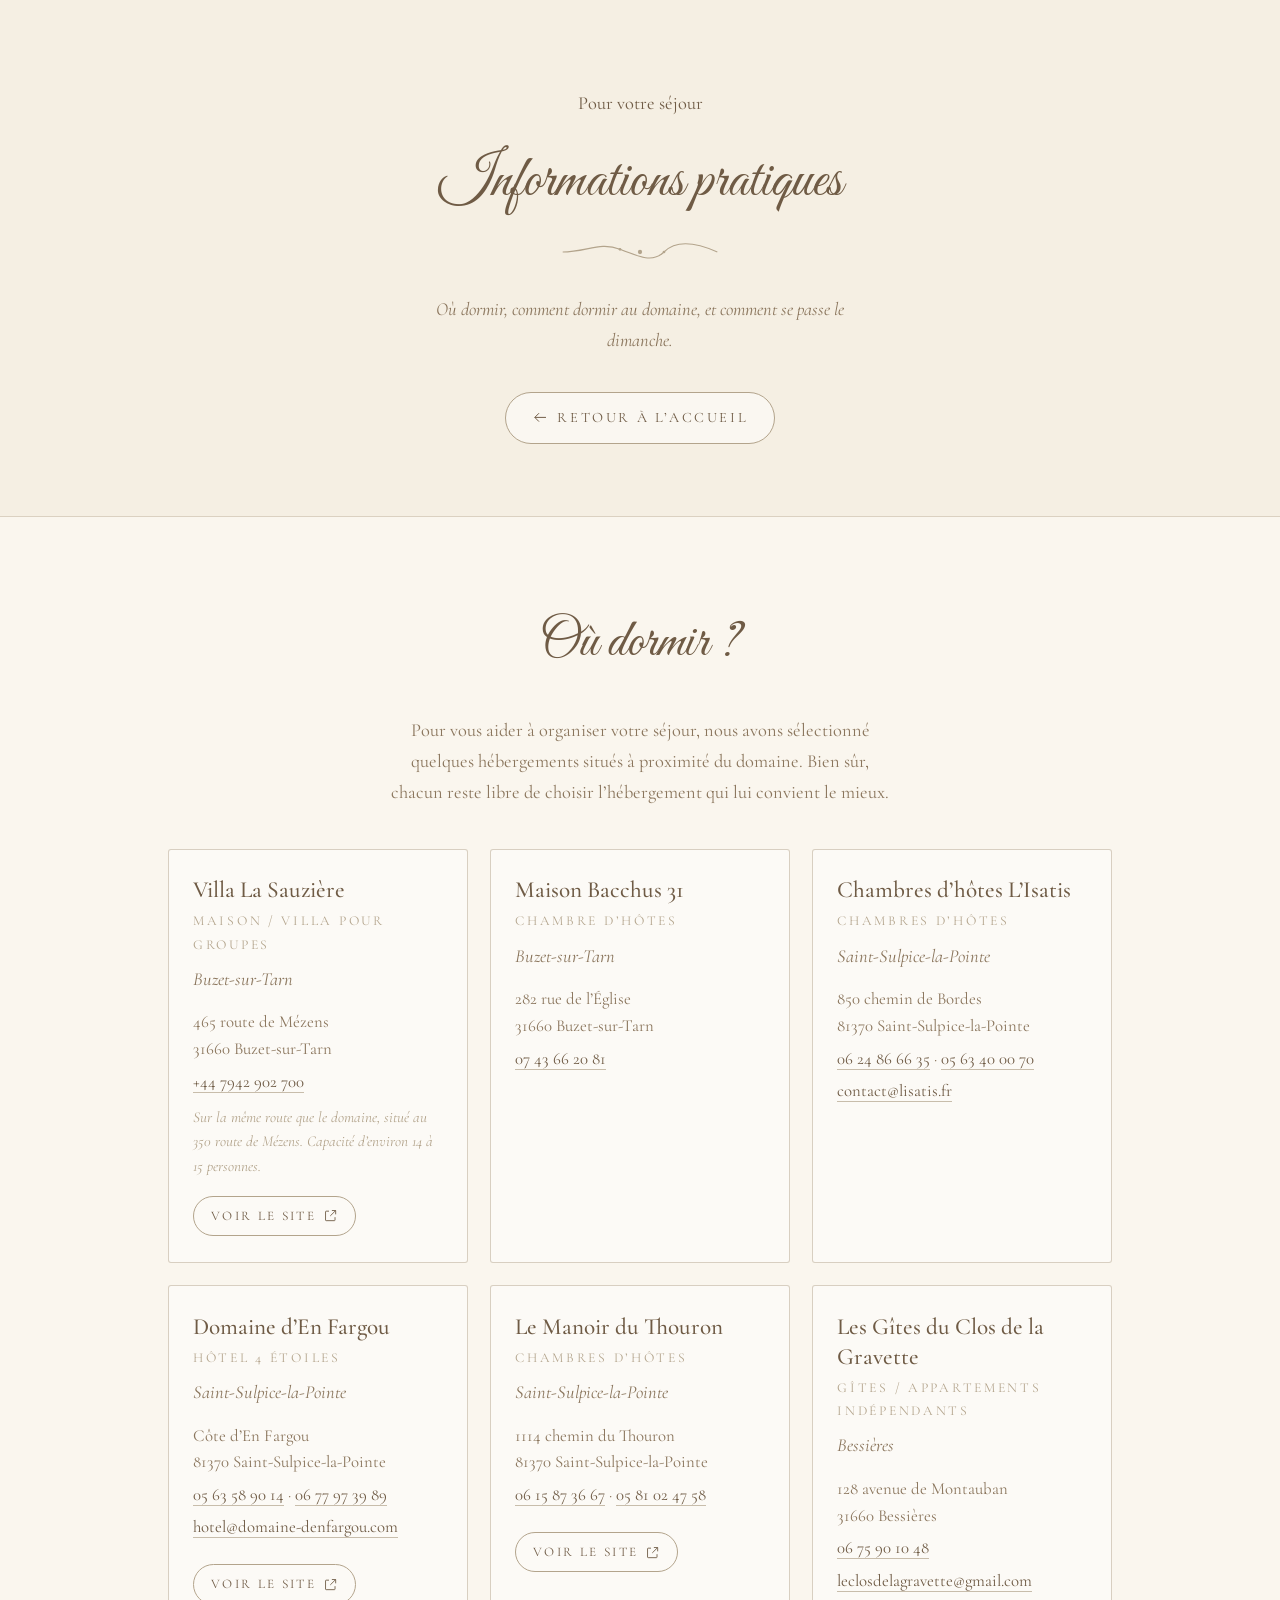
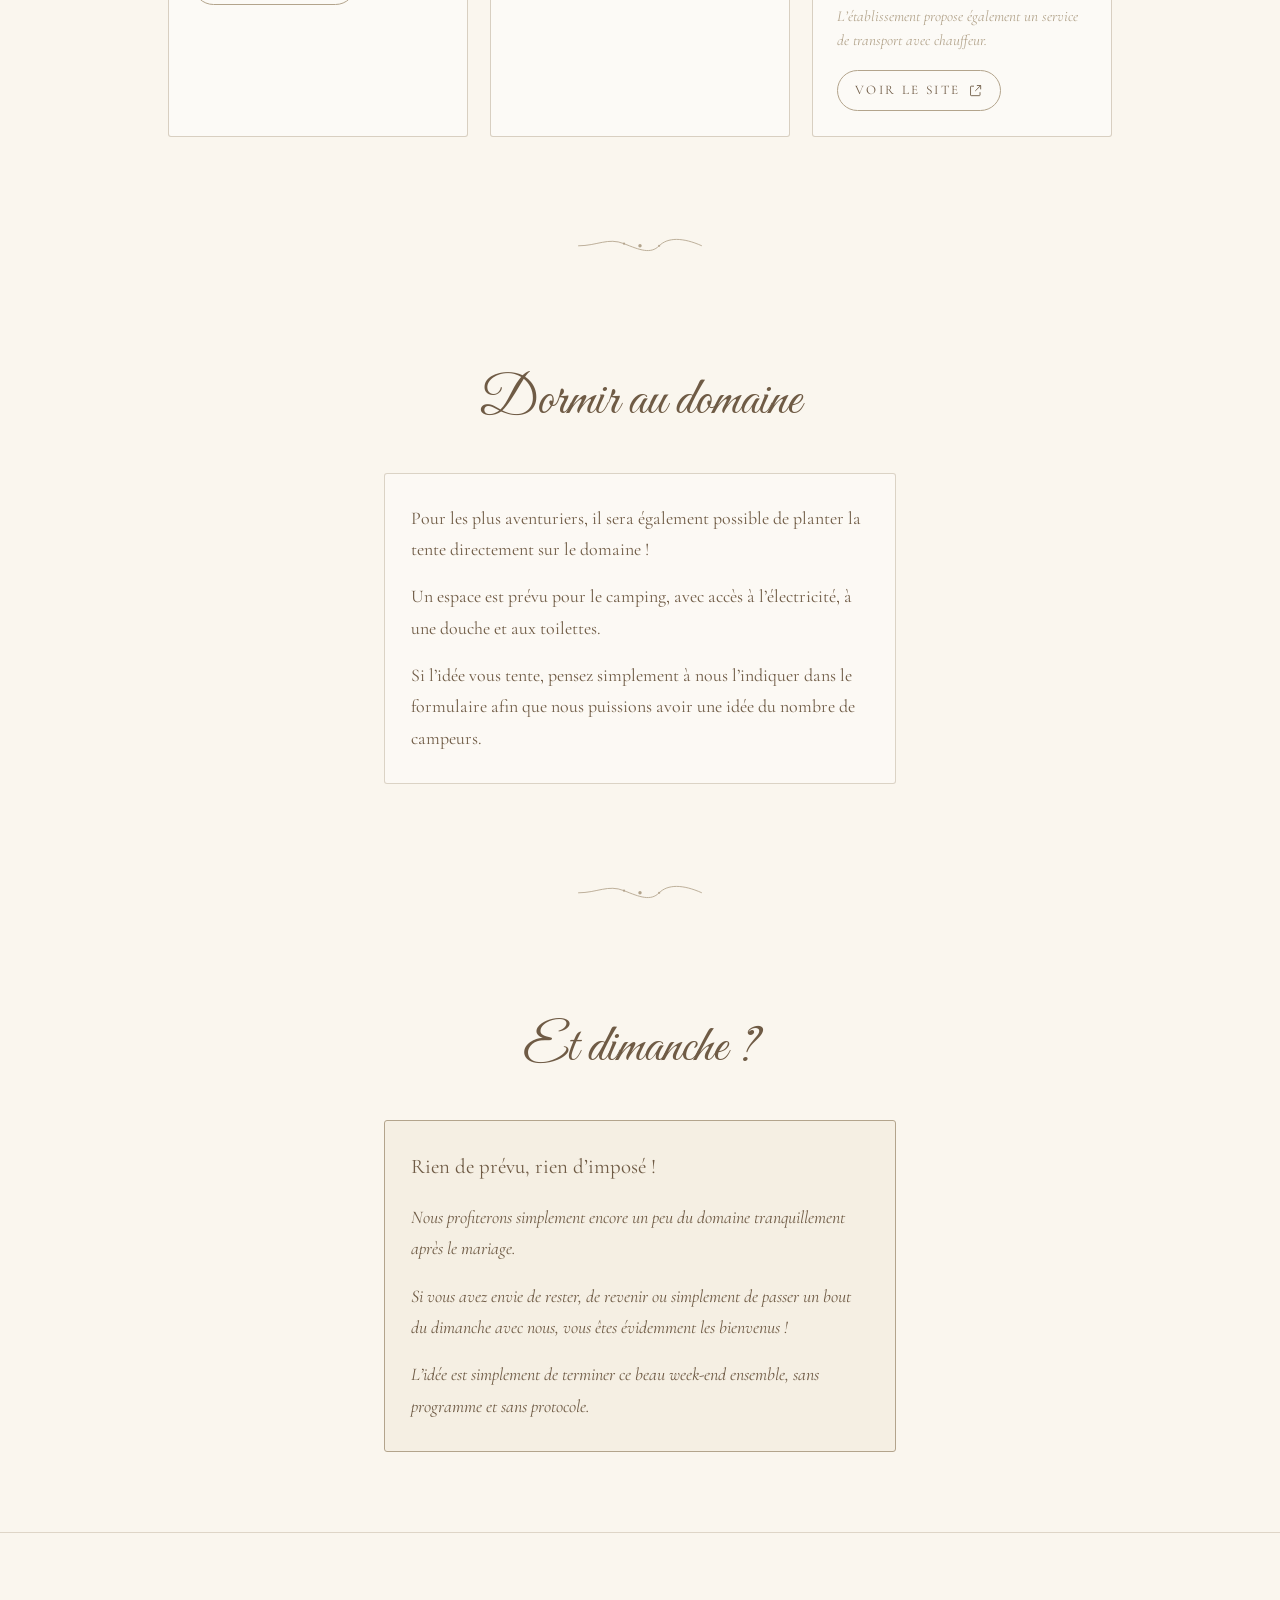
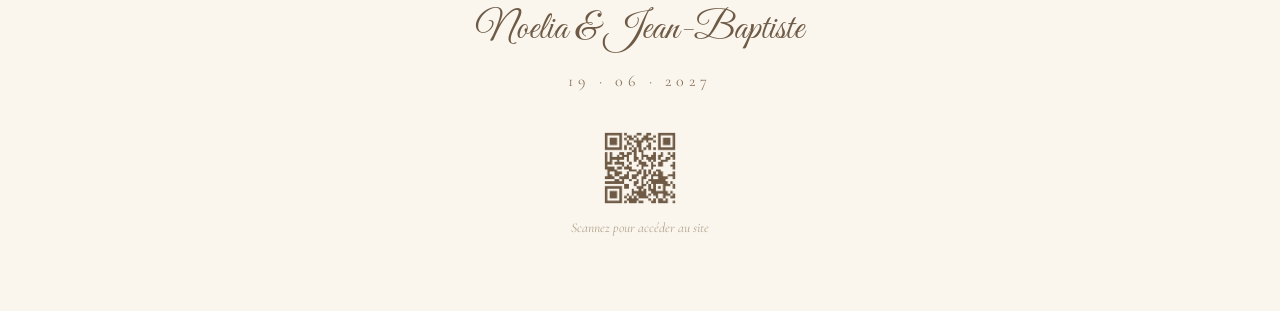
==== informations-pratiques.html @ 541632b3 "Ajoute une page Informations pratiques et deux questions RSVP" ====
<!DOCTYPE html>
<html lang="fr">
<head>
  <meta charset="UTF-8">
  <meta name="viewport" content="width=device-width, initial-scale=1.0">
  <title>Informations pratiques — Noelia &amp; Jean-Baptiste</title>
  <meta name="description" content="Où dormir, dormir au domaine et dimanche : informations pratiques pour le mariage de Noelia &amp; Jean-Baptiste — 19 juin 2027.">
  <link rel="preconnect" href="https://fonts.googleapis.com">
  <link rel="preconnect" href="https://fonts.gstatic.com" crossorigin>
  <link href="https://fonts.googleapis.com/css2?family=Cormorant+Garamond:ital,wght@0,400;0,500;0,600;1,400&family=Great+Vibes&display=swap" rel="stylesheet">
  <link rel="icon" type="image/svg+xml" href="favicon.svg">
  <link rel="stylesheet" href="styles.css">
</head>
<body>

  <!-- ══════════════ EN-TÊTE ══════════════ -->
  <header class="page-head">
    <div class="page-head-inner">
      <p class="page-kicker">Pour votre séjour</p>
      <h1 class="page-title script">Informations pratiques</h1>
      <div class="ornament" aria-hidden="true">
        <svg viewBox="0 0 120 24" fill="none" xmlns="http://www.w3.org/2000/svg">
          <path d="M2 12 C 20 12, 30 4, 45 10 S 70 20, 78 12 S 100 4, 118 12" stroke="currentColor" stroke-width="0.8"/>
          <circle cx="60" cy="12" r="1.6" fill="currentColor"/>
          <circle cx="45" cy="10" r="1" fill="currentColor"/>
          <circle cx="78" cy="12" r="1" fill="currentColor"/>
        </svg>
      </div>
      <p class="page-sub">Où dormir, comment dormir au domaine, et comment se passe le dimanche.</p>
      <a class="btn-ghost" href="index.html">
        <svg viewBox="0 0 24 24" fill="none" stroke="currentColor" stroke-width="1.4">
          <path d="M20 12H4m0 0l6-6m-6 6l6 6"/>
        </svg>
        <span>Retour à l’accueil</span>
      </a>
    </div>
  </header>

  <main>

    <!-- ══════════════ OÙ DORMIR ? ══════════════ -->
    <section class="section section-wide" id="ou-dormir">
      <div class="section-head">
        <h2 class="section-title script">Où dormir ?</h2>
      </div>
      <p class="section-sub">
        Pour vous aider à organiser votre séjour, nous avons sélectionné quelques hébergements
        situés à proximité du domaine. Bien sûr, chacun reste libre de choisir l’hébergement
        qui lui convient le mieux.
      </p>

      <div class="stays">

        <article class="stay">
          <div class="stay-body">
            <h3 class="stay-name">Villa La Sauzière</h3>
            <p class="stay-kind">Maison / villa pour groupes</p>
            <p class="stay-town">Buzet-sur-Tarn</p>
            <p class="stay-line">465 route de Mézens<br>31660 Buzet-sur-Tarn</p>
            <p class="stay-line"><a href="tel:+447942902700">+44 7942 902 700</a></p>
            <p class="stay-note">Sur la même route que le domaine, situé au 350 route de Mézens. Capacité d’environ 14 à 15 personnes.</p>
          </div>
          <a class="stay-site" href="https://www.lasauziere.com/" target="_blank" rel="noopener">
            <span>Voir le site</span>
            <svg viewBox="0 0 24 24" fill="none" stroke="currentColor" stroke-width="1.4">
              <path d="M14 4h6v6"/><path d="M20 4l-8.5 8.5"/><path d="M19 14.5V19a1 1 0 01-1 1H5a1 1 0 01-1-1V6a1 1 0 011-1h4.5"/>
            </svg>
          </a>
        </article>

        <article class="stay">
          <div class="stay-body">
            <h3 class="stay-name">Maison Bacchus 31</h3>
            <p class="stay-kind">Chambre d’hôtes</p>
            <p class="stay-town">Buzet-sur-Tarn</p>
            <p class="stay-line">282 rue de l’Église<br>31660 Buzet-sur-Tarn</p>
            <p class="stay-line"><a href="tel:+33743662081">07 43 66 20 81</a></p>
          </div>
        </article>

        <article class="stay">
          <div class="stay-body">
            <h3 class="stay-name">Chambres d’hôtes L’Isatis</h3>
            <p class="stay-kind">Chambres d’hôtes</p>
            <p class="stay-town">Saint-Sulpice-la-Pointe</p>
            <p class="stay-line">850 chemin de Bordes<br>81370 Saint-Sulpice-la-Pointe</p>
            <p class="stay-line">
              <a href="tel:+33624866635">06 24 86 66 35</a> ·
              <a href="tel:+33563400070">05 63 40 00 70</a>
            </p>
            <p class="stay-line"><a href="mailto:contact@lisatis.fr">contact@lisatis.fr</a></p>
          </div>
        </article>

        <article class="stay">
          <div class="stay-body">
            <h3 class="stay-name">Domaine d’En Fargou</h3>
            <p class="stay-kind">Hôtel 4 étoiles</p>
            <p class="stay-town">Saint-Sulpice-la-Pointe</p>
            <p class="stay-line">Côte d’En Fargou<br>81370 Saint-Sulpice-la-Pointe</p>
            <p class="stay-line">
              <a href="tel:+33563589014">05 63 58 90 14</a> ·
              <a href="tel:+33677973989">06 77 97 39 89</a>
            </p>
            <p class="stay-line"><a href="mailto:hotel@domaine-denfargou.com">hotel@domaine-denfargou.com</a></p>
          </div>
          <a class="stay-site" href="https://www.domaine-denfargou.com/" target="_blank" rel="noopener">
            <span>Voir le site</span>
            <svg viewBox="0 0 24 24" fill="none" stroke="currentColor" stroke-width="1.4">
              <path d="M14 4h6v6"/><path d="M20 4l-8.5 8.5"/><path d="M19 14.5V19a1 1 0 01-1 1H5a1 1 0 01-1-1V6a1 1 0 011-1h4.5"/>
            </svg>
          </a>
        </article>

        <article class="stay">
          <div class="stay-body">
            <h3 class="stay-name">Le Manoir du Thouron</h3>
            <p class="stay-kind">Chambres d’hôtes</p>
            <p class="stay-town">Saint-Sulpice-la-Pointe</p>
            <p class="stay-line">1114 chemin du Thouron<br>81370 Saint-Sulpice-la-Pointe</p>
            <p class="stay-line">
              <a href="tel:+33615873667">06 15 87 36 67</a> ·
              <a href="tel:+33581024758">05 81 02 47 58</a>
            </p>
          </div>
          <a class="stay-site" href="https://www.lemanoirduthouron.com/" target="_blank" rel="noopener">
            <span>Voir le site</span>
            <svg viewBox="0 0 24 24" fill="none" stroke="currentColor" stroke-width="1.4">
              <path d="M14 4h6v6"/><path d="M20 4l-8.5 8.5"/><path d="M19 14.5V19a1 1 0 01-1 1H5a1 1 0 01-1-1V6a1 1 0 011-1h4.5"/>
            </svg>
          </a>
        </article>

        <article class="stay">
          <div class="stay-body">
            <h3 class="stay-name">Les Gîtes du Clos de la Gravette</h3>
            <p class="stay-kind">Gîtes / appartements indépendants</p>
            <p class="stay-town">Bessières</p>
            <p class="stay-line">128 avenue de Montauban<br>31660 Bessières</p>
            <p class="stay-line"><a href="tel:+33675901048">06 75 90 10 48</a></p>
            <p class="stay-line"><a href="mailto:leclosdelagravette@gmail.com">leclosdelagravette@gmail.com</a></p>
            <p class="stay-note">L’établissement propose également un service de transport avec chauffeur.</p>
          </div>
          <a class="stay-site" href="https://www.leclosdelagravette.com/" target="_blank" rel="noopener">
            <span>Voir le site</span>
            <svg viewBox="0 0 24 24" fill="none" stroke="currentColor" stroke-width="1.4">
              <path d="M14 4h6v6"/><path d="M20 4l-8.5 8.5"/><path d="M19 14.5V19a1 1 0 01-1 1H5a1 1 0 01-1-1V6a1 1 0 011-1h4.5"/>
            </svg>
          </a>
        </article>

      </div>
    </section>

    <!-- ══════════════ DORMIR AU DOMAINE ══════════════ -->
    <div class="section-ornament" aria-hidden="true">
      <svg viewBox="0 0 120 24" fill="none" xmlns="http://www.w3.org/2000/svg">
        <path d="M2 12 C 20 12, 30 4, 45 10 S 70 20, 78 12 S 100 4, 118 12" stroke="currentColor" stroke-width="0.8"/>
        <circle cx="60" cy="12" r="1.6" fill="currentColor"/>
        <circle cx="45" cy="10" r="1" fill="currentColor"/>
        <circle cx="78" cy="12" r="1" fill="currentColor"/>
      </svg>
    </div>

    <section class="section" id="camping">
      <div class="section-head">
        <h2 class="section-title script">Dormir au domaine</h2>
      </div>

      <div class="note-block">
        <p>
          Pour les plus aventuriers, il sera également possible de planter la tente
          directement sur le domaine !
        </p>
        <p>
          Un espace est prévu pour le camping, avec accès à l’électricité, à une douche
          et aux toilettes.
        </p>
        <p>
          Si l’idée vous tente, pensez simplement à nous l’indiquer dans le formulaire
          afin que nous puissions avoir une idée du nombre de campeurs.
        </p>
      </div>
    </section>

    <!-- ══════════════ ET DIMANCHE ? ══════════════ -->
    <div class="section-ornament" aria-hidden="true">
      <svg viewBox="0 0 120 24" fill="none" xmlns="http://www.w3.org/2000/svg">
        <path d="M2 12 C 20 12, 30 4, 45 10 S 70 20, 78 12 S 100 4, 118 12" stroke="currentColor" stroke-width="0.8"/>
        <circle cx="60" cy="12" r="1.6" fill="currentColor"/>
        <circle cx="45" cy="10" r="1" fill="currentColor"/>
        <circle cx="78" cy="12" r="1" fill="currentColor"/>
      </svg>
    </div>

    <section class="section" id="dimanche">
      <div class="section-head">
        <h2 class="section-title script">Et dimanche ?</h2>
      </div>

      <div class="note-block note-block-accent">
        <p>Rien de prévu, rien d’imposé !</p>
        <p>Nous profiterons simplement encore un peu du domaine tranquillement après le mariage.</p>
        <p>
          Si vous avez envie de rester, de revenir ou simplement de passer un bout du
          dimanche avec nous, vous êtes évidemment les bienvenus !
        </p>
        <p>
          L’idée est simplement de terminer ce beau week-end ensemble, sans programme
          et sans protocole.
        </p>
      </div>
    </section>

  </main>

  <!-- ══════════════ BOUTON FLOTTANT ══════════════ -->
  <a href="index.html#rsvp" class="fab visible" id="fab" aria-label="Répondre au formulaire">
    <svg viewBox="0 0 24 24" fill="none" stroke="currentColor" stroke-width="1.5">
      <path d="M21 11.5a8.38 8.38 0 01-.9 3.8 8.5 8.5 0 01-7.6 4.7 8.38 8.38 0 01-3.8-.9L3 21l1.9-5.7a8.38 8.38 0 01-.9-3.8 8.5 8.5 0 014.7-7.6 8.38 8.38 0 013.8-.9h.5a8.48 8.48 0 018 8v.5z"/>
    </svg>
    <span>Répondre</span>
  </a>

  <!-- ══════════════ PIED DE PAGE ══════════════ -->
  <footer class="footer">
    <p class="footer-names script">Noelia &amp; Jean-Baptiste</p>
    <p class="footer-date">19 · 06 · 2027</p>
    <div class="footer-qr">
      <img src="qrcode.png" alt="QR code vers le site du mariage" width="80" height="80">
      <p>Scannez pour accéder au site</p>
    </div>
  </footer>

  <script src="script.js"></script>
</body>
</html>
---- styles.css ----
/* ─────────────────────────────────────────────
   Noelia & Jean-Baptiste — styles
   Ivoire · brun doux · serif & manuscrit
   ───────────────────────────────────────────── */

:root {
  --ivoire: #faf6ee;
  --ivoire-fond: #f5efe3;
  --brun: #6f5b45;
  --brun-doux: #8a755c;
  --brun-clair: #b3a48c;
  --serif: "Cormorant Garamond", Georgia, serif;
  --script: "Great Vibes", cursive;
}

* { margin: 0; padding: 0; box-sizing: border-box; }

html { scroll-behavior: smooth; }

body {
  background: var(--ivoire);
  color: var(--brun);
  font-family: var(--serif);
  font-size: 1.15rem;
  line-height: 1.7;
  -webkit-font-smoothing: antialiased;
}

/* ═══════════ ACCUEIL ═══════════ */

.hero {
  min-height: 100svh;
  display: flex;
  align-items: center;
  justify-content: center;
  text-align: center;
  padding: 2rem 1.5rem;
}

.hero-inner { max-width: 40rem; }

.hero-kicker {
  font-size: 1.05rem;
  letter-spacing: 0.35em;
  text-transform: uppercase;
  color: var(--brun-doux);
  margin-bottom: 2.5rem;
  opacity: 0;
  animation: fadeInDown 1s ease-out 0.3s forwards;
}

.hero-title {
  font-weight: 400;
  line-height: 1.15;
  margin-bottom: 2rem;
}

.hero-title .script {
  display: block;
  font-family: var(--script);
  font-size: clamp(3.2rem, 11vw, 5.5rem);
  color: var(--brun);
  opacity: 0;
  animation: fadeInUp 1.2s ease-out 0.8s forwards;
}

.hero-title .amp {
  display: block;
  font-size: 1.6rem;
  font-style: italic;
  color: var(--brun-clair);
  margin: 0.4rem 0;
  opacity: 0;
  animation: fadeIn 1s ease-out 1.6s forwards;
}

.ornament {
  color: var(--brun-clair);
  width: 10rem;
  margin: 0 auto 2rem;
  opacity: 0;
  animation: fadeIn 1s ease-out 2s forwards;
}

.ornament svg { width: 100%; height: auto; display: block; }

.hero-date {
  font-size: 1.3rem;
  letter-spacing: 0.3em;
  color: var(--brun-doux);
  margin-bottom: 3.5rem;
  opacity: 0;
  animation: fadeIn 1s ease-out 2.4s forwards;
}

.hero-scroll {
  display: inline-flex;
  flex-direction: column;
  align-items: center;
  gap: 0.4rem;
  color: var(--brun-doux);
  text-decoration: none;
  font-size: 0.95rem;
  letter-spacing: 0.25em;
  text-transform: uppercase;
  transition: color 0.3s;
  opacity: 0;
  animation: fadeIn 1s ease-out 3s forwards;
}

.hero-scroll svg {
  width: 1.4rem;
  height: 1.4rem;
  animation: flotter 2.2s ease-in-out infinite;
}

.hero-scroll:hover { color: var(--brun); }

@keyframes fadeIn {
  from { opacity: 0; }
  to { opacity: 1; }
}

@keyframes fadeInUp {
  from { opacity: 0; transform: translateY(20px); }
  to { opacity: 1; transform: translateY(0); }
}

@keyframes fadeInDown {
  from { opacity: 0; transform: translateY(-15px); }
  to { opacity: 1; transform: translateY(0); }
}

@keyframes flotter {
  0%, 100% { transform: translateY(0); }
  50% { transform: translateY(6px); }
}

/* ═══════════ SECTIONS ═══════════ */

.section {
  max-width: 44rem;
  margin: 0 auto;
  padding: 5rem 1.5rem;
  text-align: center;
}

.section-title {
  font-family: var(--script);
  font-weight: 400;
  font-size: clamp(2.4rem, 7vw, 3.4rem);
  color: var(--brun);
  margin-bottom: 1.2rem;
}

.section-sub {
  color: var(--brun-doux);
  max-width: 32rem;
  margin: 0 auto 2.5rem;
}

.section-sub strong { color: var(--brun); font-weight: 600; }

/* ═══════════ ÉVÉNEMENTS ═══════════ */

.events {
  display: grid;
  gap: 2.5rem;
  margin-top: 3rem;
}

.event {
  padding: 2.2rem 1.5rem;
  border: 1px solid rgba(179, 164, 140, 0.45);
  border-radius: 2px;
  background: rgba(255, 255, 255, 0.35);
}

.event-main {
  background: var(--ivoire-fond);
  border-color: var(--brun-clair);
}

.event-date {
  font-size: 1rem;
  letter-spacing: 0.3em;
  color: var(--brun-clair);
  margin-bottom: 0.8rem;
}

.event-name {
  font-size: 1.7rem;
  font-weight: 500;
  margin-bottom: 0.4rem;
}

.event-time {
  font-size: 1.15rem;
  color: var(--brun-doux);
}

.event-place {
  font-style: italic;
  color: var(--brun-doux);
  margin-bottom: 1.2rem;
}

.event-link {
  display: inline-block;
  font-size: 0.9rem;
  letter-spacing: 0.2em;
  text-transform: uppercase;
  color: var(--brun);
  text-decoration: none;
  border-bottom: 1px solid var(--brun-clair);
  padding-bottom: 2px;
  transition: color 0.3s, border-color 0.3s;
}

.event-link:hover {
  color: var(--brun-doux);
  border-color: var(--brun-doux);
}

/* ═══════════ FORMULAIRE ═══════════ */

.form {
  max-width: 30rem;
  margin: 0 auto;
  text-align: left;
}

.field { margin-bottom: 1.6rem; }

.field label,
.field legend {
  display: block;
  font-size: 0.95rem;
  letter-spacing: 0.12em;
  text-transform: uppercase;
  color: var(--brun-doux);
  margin-bottom: 0.5rem;
  padding: 0;
  line-height: 1.4;
  white-space: normal;
  overflow-wrap: break-word;
}

.field label em,
.field legend em {
  font-style: normal;
  text-transform: none;
  letter-spacing: 0;
  color: var(--brun-clair);
}

.field input[type="text"],
.field select,
.field textarea {
  width: 100%;
  font-family: var(--serif);
  font-size: 1.1rem;
  color: var(--brun);
  background: rgba(255, 255, 255, 0.55);
  border: 1px solid var(--brun-clair);
  border-radius: 2px;
  padding: 0.7rem 0.9rem;
  transition: border-color 0.3s, box-shadow 0.3s;
}

.field input[type="text"]:focus,
.field select:focus,
.field textarea:focus {
  outline: none;
  border-color: var(--brun);
  box-shadow: 0 0 0 3px rgba(111, 91, 69, 0.12);
}

.field textarea { resize: vertical; }

.field-group {
  border: 1px solid var(--brun-clair);
  border-radius: 2px;
  padding: 1.2rem 1.2rem 0.6rem;
  background: rgba(255, 255, 255, 0.35);
}

.field-group legend {
  padding: 0 0.5rem;
  text-align: left;
  max-width: 100%;
  white-space: normal;
  word-wrap: break-word;
}

.check {
  display: flex;
  align-items: center;
  gap: 0.7rem;
  font-size: 1.1rem;
  text-transform: none !important;
  letter-spacing: 0;
  color: var(--brun);
  margin-bottom: 0.8rem;
  cursor: pointer;
  font-variant: normal;
}

.check input {
  width: 1.15rem;
  height: 1.15rem;
  accent-color: var(--brun);
  cursor: pointer;
}

.check em { color: var(--brun-clair); font-style: normal; }

.convive-dynamique {
  margin-bottom: 1.6rem;
  animation: fadeIn 0.4s ease-out;
}

.convive-dynamique .field {
  margin-bottom: 1rem;
}

.convive-dynamique .field:last-child {
  margin-bottom: 0.6rem;
}

.btn {
  display: block;
  width: 100%;
  font-family: var(--serif);
  font-size: 1rem;
  letter-spacing: 0.2em;
  text-transform: uppercase;
  color: var(--ivoire);
  background: var(--brun);
  border: none;
  border-radius: 2px;
  padding: 0.95rem 1.5rem;
  cursor: pointer;
  transition: background 0.3s, transform 0.15s;
}

.btn:hover { background: var(--brun-doux); }
.btn:active { transform: scale(0.99); }

/* ═══════════ SÉPARATEUR FLORAL ═══════════ */

.section-ornament {
  color: var(--brun-clair);
  width: 8rem;
  margin: 0 auto;
  padding: 1rem 0;
  opacity: 0;
  animation: fadeIn 1s ease-out forwards;
}

.section-ornament svg { width: 100%; height: auto; display: block; }

/* ═══════════ BOUTON FLOTTANT ═══════════ */

.fab {
  position: fixed;
  bottom: 1.5rem;
  right: 1.5rem;
  z-index: 100;
  display: inline-flex;
  align-items: center;
  gap: 0.5rem;
  background: var(--brun);
  color: var(--ivoire);
  text-decoration: none;
  font-family: var(--serif);
  font-size: 0.95rem;
  letter-spacing: 0.15em;
  text-transform: uppercase;
  padding: 0.85rem 1.4rem;
  border-radius: 50px;
  box-shadow: 0 4px 15px rgba(111, 91, 69, 0.35);
  opacity: 0;
  transform: translateY(20px);
  pointer-events: none;
  transition: opacity 0.4s, transform 0.4s, background 0.3s;
}

.fab.visible {
  opacity: 1;
  transform: translateY(0);
  pointer-events: auto;
}

.fab:hover { background: var(--brun-doux); }

.fab svg {
  width: 1.2rem;
  height: 1.2rem;
}

/* ═══════════ PIED DE PAGE ═══════════ */

.footer {
  text-align: center;
  padding: 4rem 1.5rem 4.5rem;
  border-top: 1px solid rgba(179, 164, 140, 0.4);
}

.footer-names {
  font-family: var(--script);
  font-size: 2.4rem;
  color: var(--brun);
  margin-bottom: 0.4rem;
}

.footer-date {
  font-size: 1rem;
  letter-spacing: 0.3em;
  color: var(--brun-doux);
}

.footer-qr {
  margin-top: 2rem;
  display: flex;
  flex-direction: column;
  align-items: center;
  gap: 0.5rem;
}

.footer-qr img {
  width: 5rem;
  height: 5rem;
  border-radius: 4px;
}

.footer-qr p {
  font-size: 0.85rem;
  font-style: italic;
  color: var(--brun-clair);
}

/* ═══════════ PAGE INFORMATIONS PRATIQUES ═══════════ */

.page-head {
  text-align: center;
  padding: 4.5rem 1.5rem 3.5rem;
  background: var(--ivoire-fond);
  border-bottom: 1px solid rgba(179, 164, 140, 0.4);
}

.page-head-inner {
  max-width: 34rem;
  margin: 0 auto;
}

.page-head .hero-kicker,
.page-head .page-kicker {
  margin-bottom: 1.8rem;
  opacity: 1;
  animation: none;
}

.page-head .ornament {
  margin-bottom: 1.6rem;
  opacity: 1;
  animation: none;
}

.page-title {
  font-family: var(--script);
  font-weight: 400;
  font-size: clamp(2.4rem, 8vw, 3.6rem);
  line-height: 1.2;
  color: var(--brun);
  margin-bottom: 1.2rem;
  opacity: 0;
  animation: fadeInUp 1s ease-out 0.2s forwards;
}

.page-sub {
  color: var(--brun-doux);
  font-style: italic;
  max-width: 28rem;
  margin: 0 auto 2.2rem;
}

.section-head { margin-bottom: 1.6rem; }

.section-head .section-title {
  margin-bottom: 0;
  opacity: 0;
  animation: fadeInUp 1s ease-out 0.15s forwards;
}

/* Bouton discret réutilisable */

.btn-ghost {
  display: inline-flex;
  align-items: center;
  justify-content: center;
  gap: 0.55rem;
  font-family: var(--serif);
  font-size: 0.9rem;
  letter-spacing: 0.18em;
  text-transform: uppercase;
  color: var(--brun);
  text-decoration: none;
  background: rgba(255, 255, 255, 0.5);
  border: 1px solid var(--brun-clair);
  border-radius: 40px;
  padding: 0.8rem 1.6rem;
  transition: background 0.3s, border-color 0.3s, color 0.3s;
}

.btn-ghost svg {
  width: 1.05rem;
  height: 1.05rem;
  flex: none;
}

.btn-ghost:hover {
  background: var(--ivoire);
  border-color: var(--brun-doux);
  color: var(--brun-doux);
}

.btn-ghost-form {
  display: flex;
  width: 100%;
  max-width: 30rem;
  margin: 2.4rem auto 0;
}

/* Section élargie (grille d'hébergements) */

.section-wide { max-width: 62rem; }

/* Cartes d'hébergement */

.stays {
  display: grid;
  gap: 1.4rem;
  margin-top: 2.5rem;
  text-align: left;
}

.stay {
  display: flex;
  flex-direction: column;
  gap: 1.1rem;
  background: rgba(255, 255, 255, 0.45);
  border: 1px solid rgba(179, 164, 140, 0.5);
  border-radius: 3px;
  padding: 1.6rem 1.5rem;
  transition: border-color 0.3s, transform 0.25s;
}

.stay:hover {
  border-color: var(--brun-clair);
  transform: translateY(-2px);
}

.stay-name {
  font-size: 1.45rem;
  font-weight: 500;
  line-height: 1.3;
  margin-bottom: 0.25rem;
}

.stay-kind {
  font-size: 0.85rem;
  letter-spacing: 0.2em;
  text-transform: uppercase;
  color: var(--brun-clair);
  margin-bottom: 0.5rem;
}

.stay-town {
  font-style: italic;
  color: var(--brun-doux);
  margin-bottom: 0.9rem;
}

.stay-line {
  font-size: 1.05rem;
  color: var(--brun-doux);
  line-height: 1.6;
  margin-bottom: 0.35rem;
}

.stay-line a {
  color: var(--brun);
  text-decoration: none;
  border-bottom: 1px solid rgba(179, 164, 140, 0.7);
  transition: color 0.3s, border-color 0.3s;
}

.stay-line a:hover {
  color: var(--brun-doux);
  border-color: var(--brun-doux);
}

.stay-note {
  font-size: 0.95rem;
  font-style: italic;
  color: var(--brun-clair);
  margin-top: 0.6rem;
  line-height: 1.6;
}

.stay-site {
  align-self: flex-start;
  display: inline-flex;
  align-items: center;
  gap: 0.45rem;
  font-size: 0.82rem;
  letter-spacing: 0.18em;
  text-transform: uppercase;
  color: var(--brun);
  text-decoration: none;
  border: 1px solid var(--brun-clair);
  border-radius: 40px;
  padding: 0.5rem 1.05rem;
  transition: background 0.3s, border-color 0.3s, color 0.3s;
}

.stay-site svg {
  width: 0.95rem;
  height: 0.95rem;
}

.stay-site:hover {
  background: var(--brun);
  border-color: var(--brun);
  color: var(--ivoire);
}

/* Blocs de texte (camping / dimanche) */

.note-block {
  max-width: 32rem;
  margin: 0 auto;
  text-align: left;
  background: rgba(255, 255, 255, 0.35);
  border: 1px solid rgba(179, 164, 140, 0.45);
  border-radius: 3px;
  padding: 1.8rem 1.6rem;
  font-size: 1.12rem;
  line-height: 1.75;
}

.note-block p + p { margin-top: 1rem; }

.note-block-accent {
  background: var(--ivoire-fond);
  border-color: var(--brun-clair);
  font-style: italic;
}

.note-block-accent p:first-child {
  font-style: normal;
  font-size: 1.3rem;
  color: var(--brun);
}

/* Aides du formulaire */

.field-help {
  font-size: 0.98rem;
  font-style: italic;
  color: var(--brun-doux);
  text-transform: none;
  letter-spacing: 0;
  margin-bottom: 1rem;
  line-height: 1.6;
}

.field-note {
  font-size: 0.88rem;
  font-style: italic;
  color: var(--brun-clair);
  margin-top: 0.4rem;
  line-height: 1.55;
}

/* ═══════════ RESPONSIVE ═══════════ */

@media (min-width: 46rem) {
  .events { grid-template-columns: repeat(3, 1fr); }
  .event-main { transform: scale(1.04); }
  .stays { grid-template-columns: repeat(2, 1fr); }
  .stay:hover { transform: translateY(-2px); }
  .page-head { padding: 5.5rem 1.5rem 4.5rem; }
}

@media (min-width: 64rem) {
  .stays { grid-template-columns: repeat(3, 1fr); }
}

@media (max-width: 26rem) {
  .stay { padding: 1.3rem 1.15rem; }
  .note-block { padding: 1.4rem 1.2rem; }
  .field-help { font-size: 0.92rem; }
}

@media (prefers-reduced-motion: reduce) {
  html { scroll-behavior: auto; }
  .hero-scroll svg { animation: none; }
  .page-title,
  .section-head .section-title { animation: none; opacity: 1; }
}
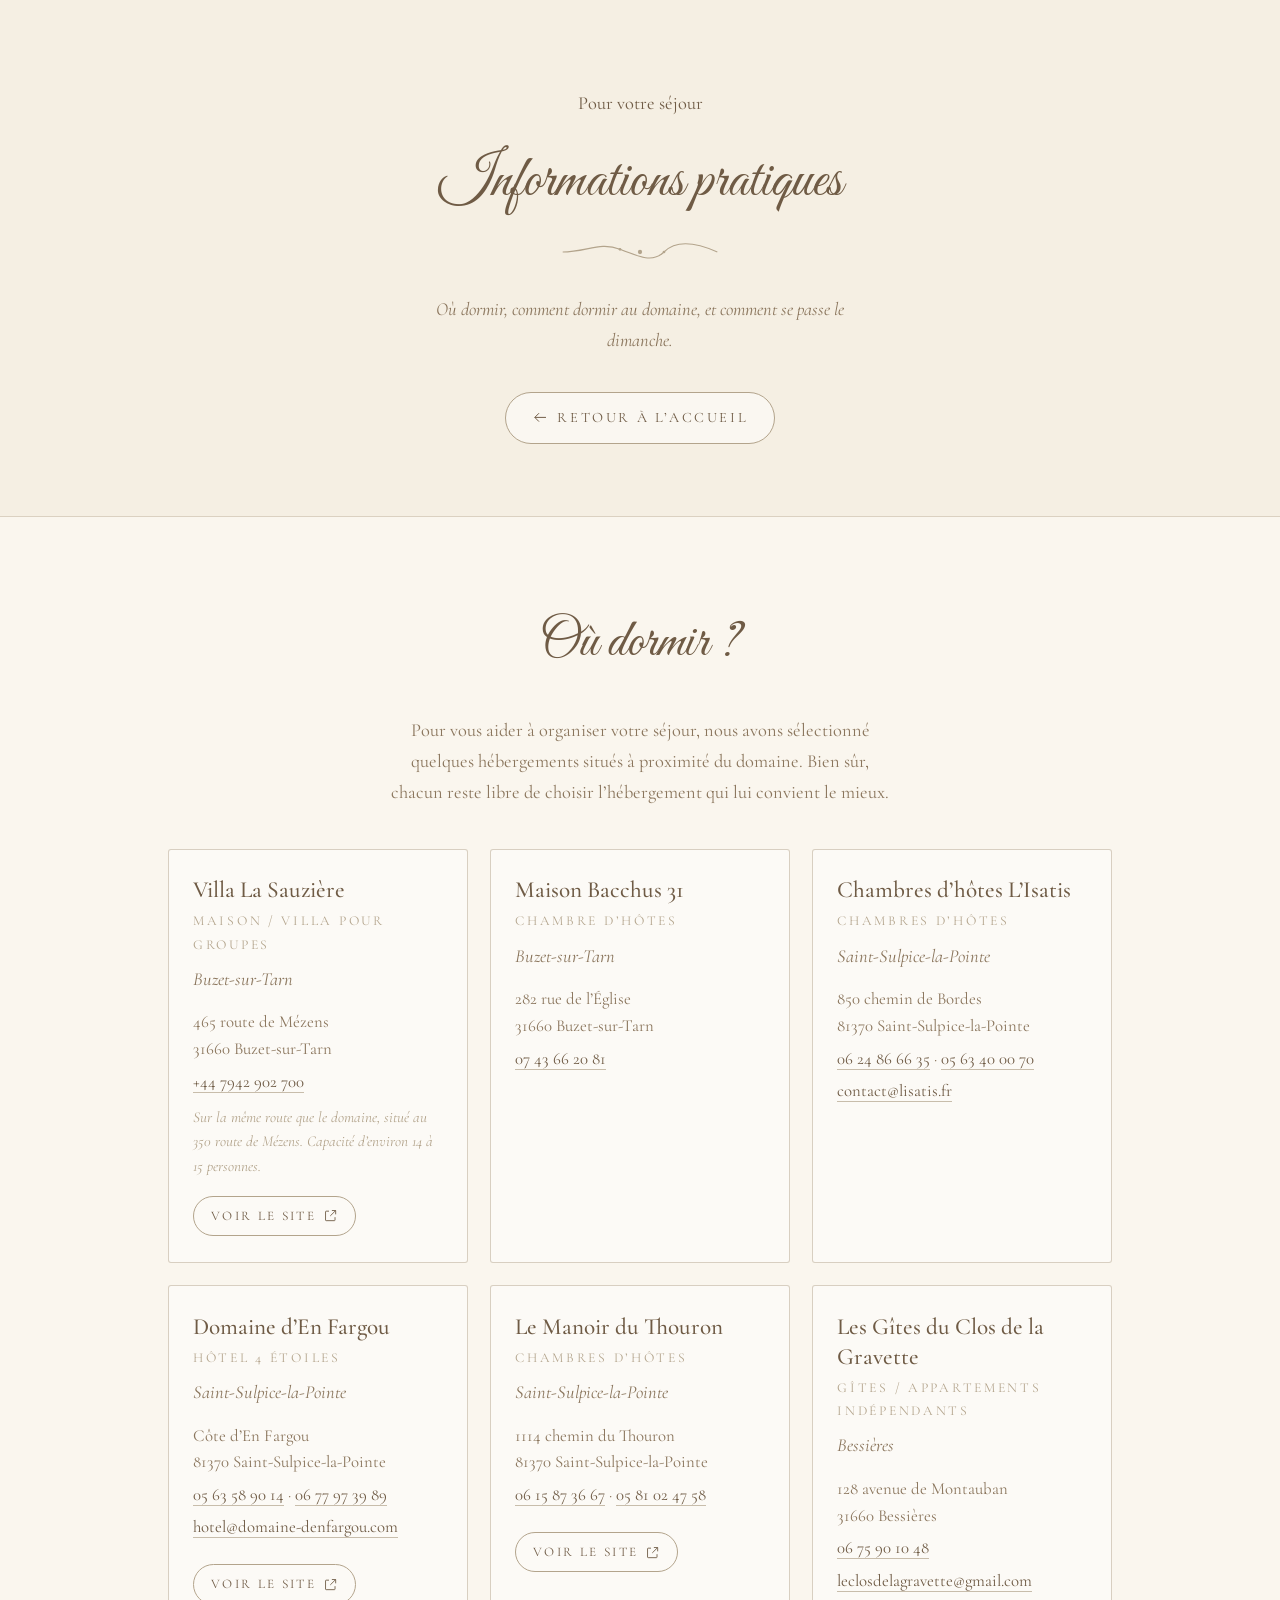
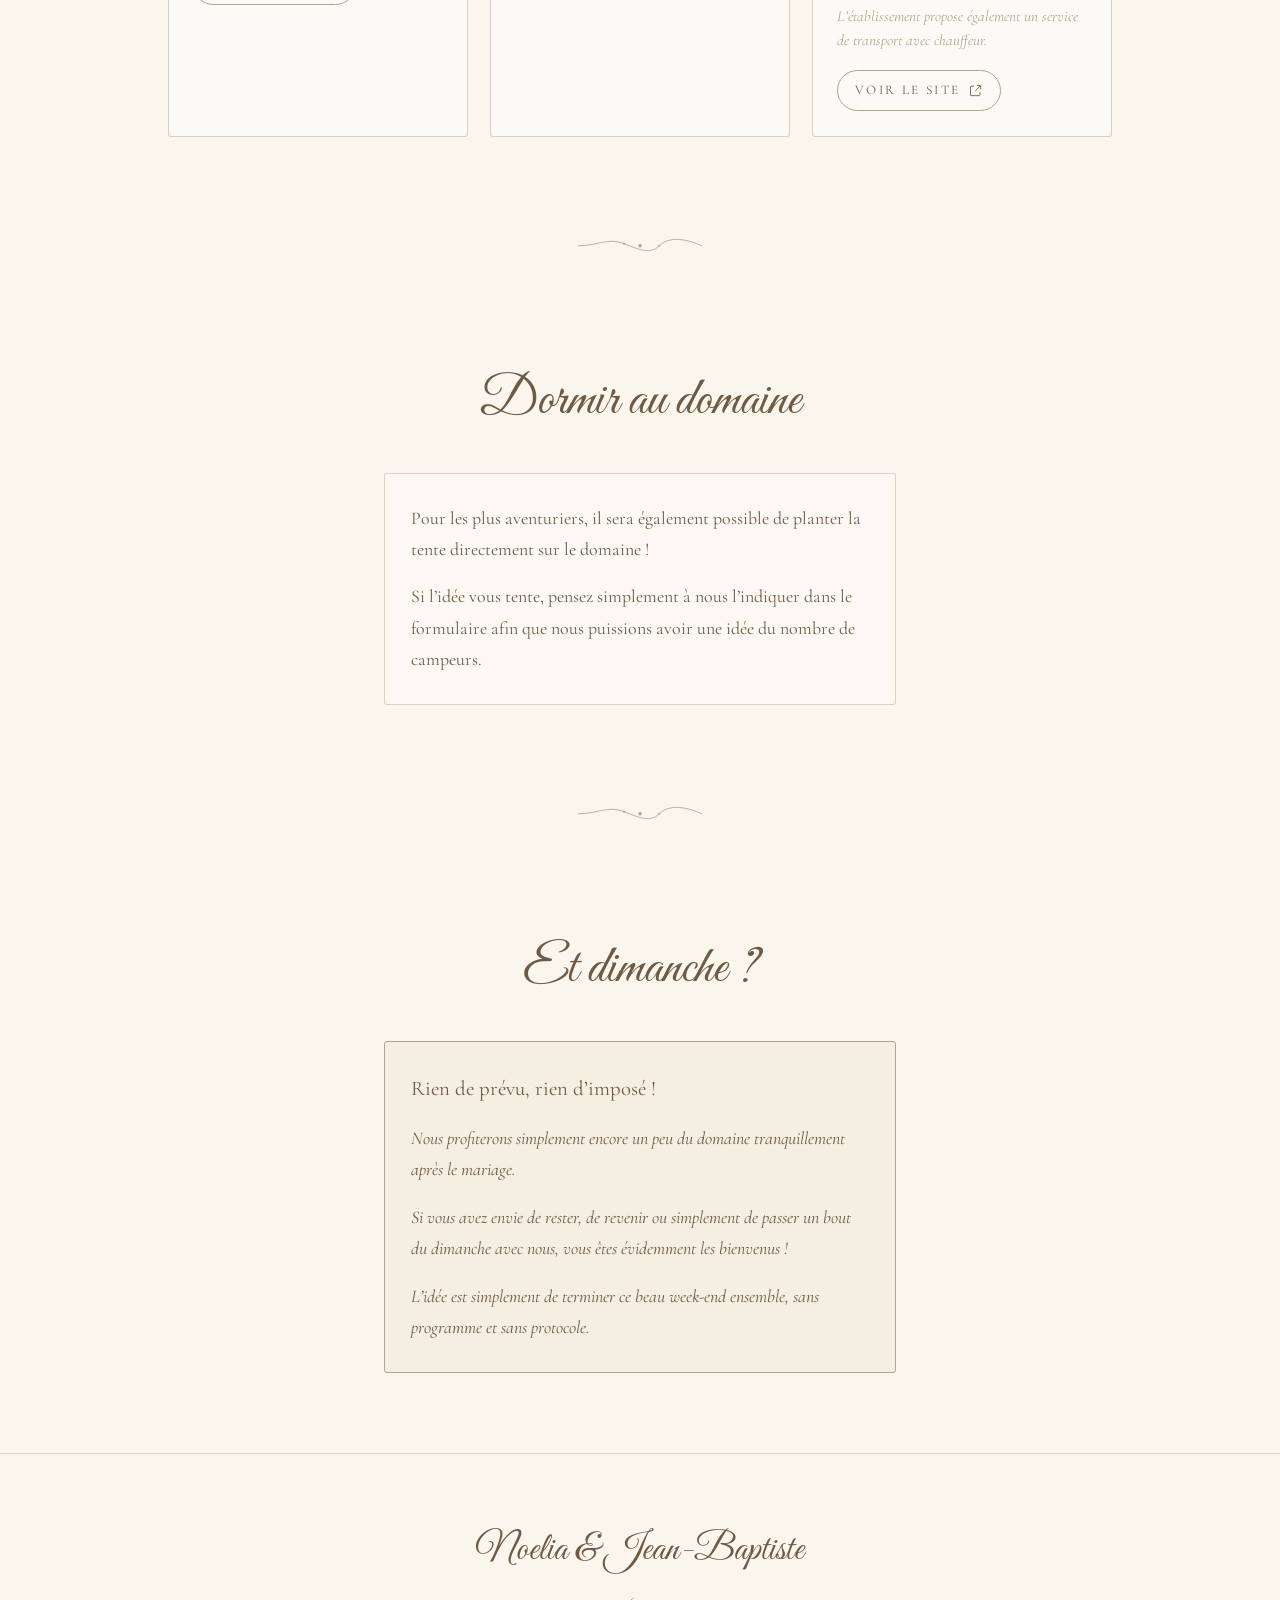
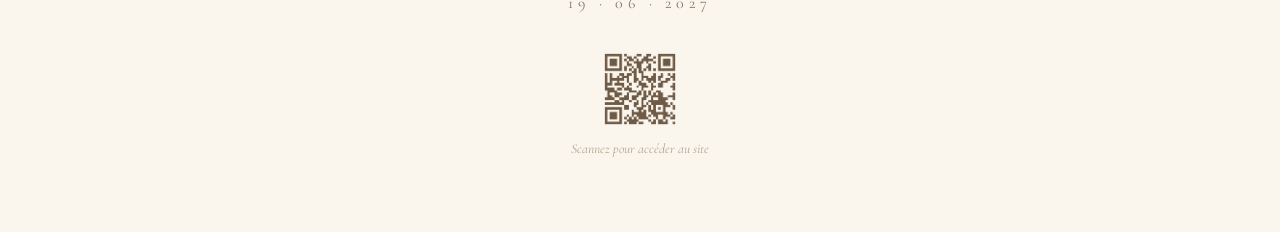
==== commit 9357b377: "Precise les equipements du camping sur la page Informations pratiques" ====
--- a/informations-pratiques.html
+++ b/informations-pratiques.html
@@ -172,10 +172,7 @@
           Pour les plus aventuriers, il sera également possible de planter la tente
           directement sur le domaine !
         </p>
-        <p>
-          Un espace est prévu pour le camping, avec accès à l’électricité, à une douche
-          et aux toilettes.
-        </p>
+
         <p>
           Si l’idée vous tente, pensez simplement à nous l’indiquer dans le formulaire
           afin que nous puissions avoir une idée du nombre de campeurs.
--- a/styles.css
+++ b/styles.css
@@ -664,26 +664,6 @@
   color: var(--brun);
 }
 
-/* Aides du formulaire */
-
-.field-help {
-  font-size: 0.98rem;
-  font-style: italic;
-  color: var(--brun-doux);
-  text-transform: none;
-  letter-spacing: 0;
-  margin-bottom: 1rem;
-  line-height: 1.6;
-}
-
-.field-note {
-  font-size: 0.88rem;
-  font-style: italic;
-  color: var(--brun-clair);
-  margin-top: 0.4rem;
-  line-height: 1.55;
-}
-
 /* ═══════════ RESPONSIVE ═══════════ */
 
 @media (min-width: 46rem) {
@@ -701,7 +681,6 @@
 @media (max-width: 26rem) {
   .stay { padding: 1.3rem 1.15rem; }
   .note-block { padding: 1.4rem 1.2rem; }
-  .field-help { font-size: 0.92rem; }
 }
 
 @media (prefers-reduced-motion: reduce) {
